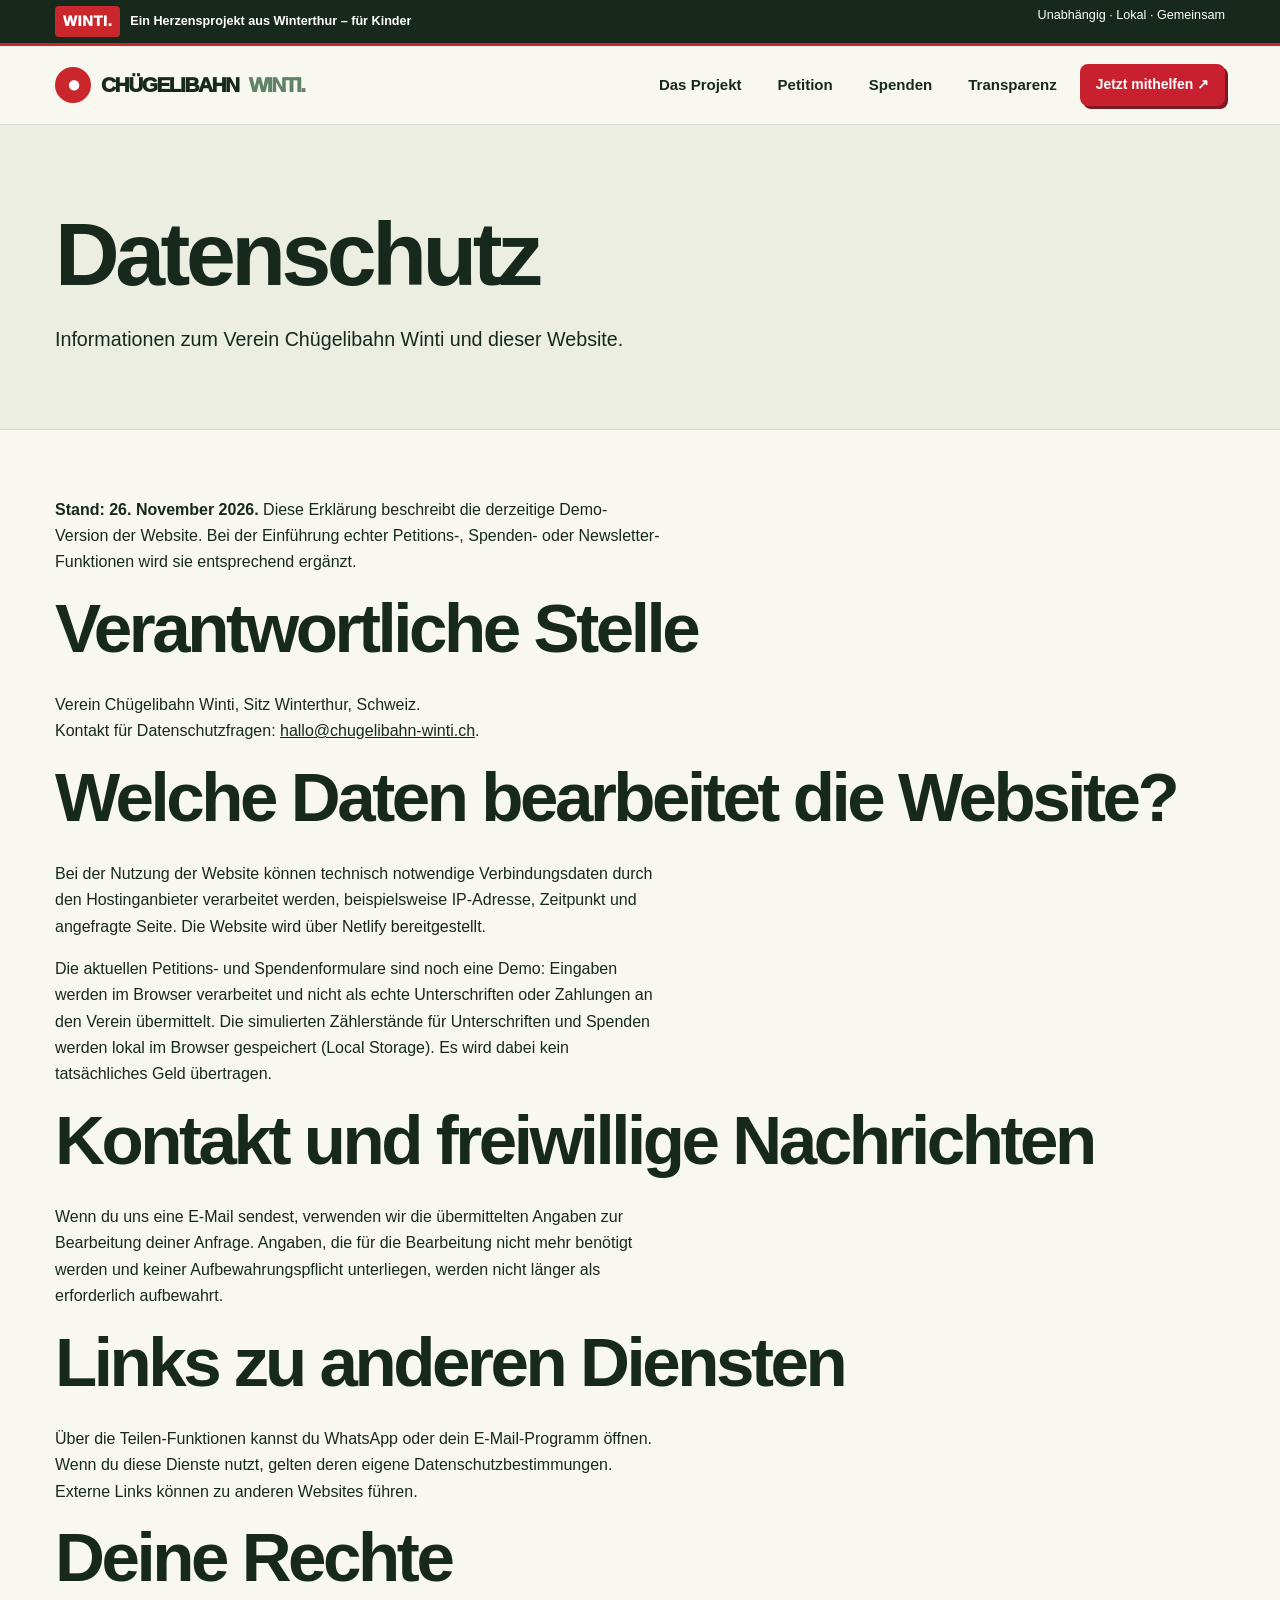
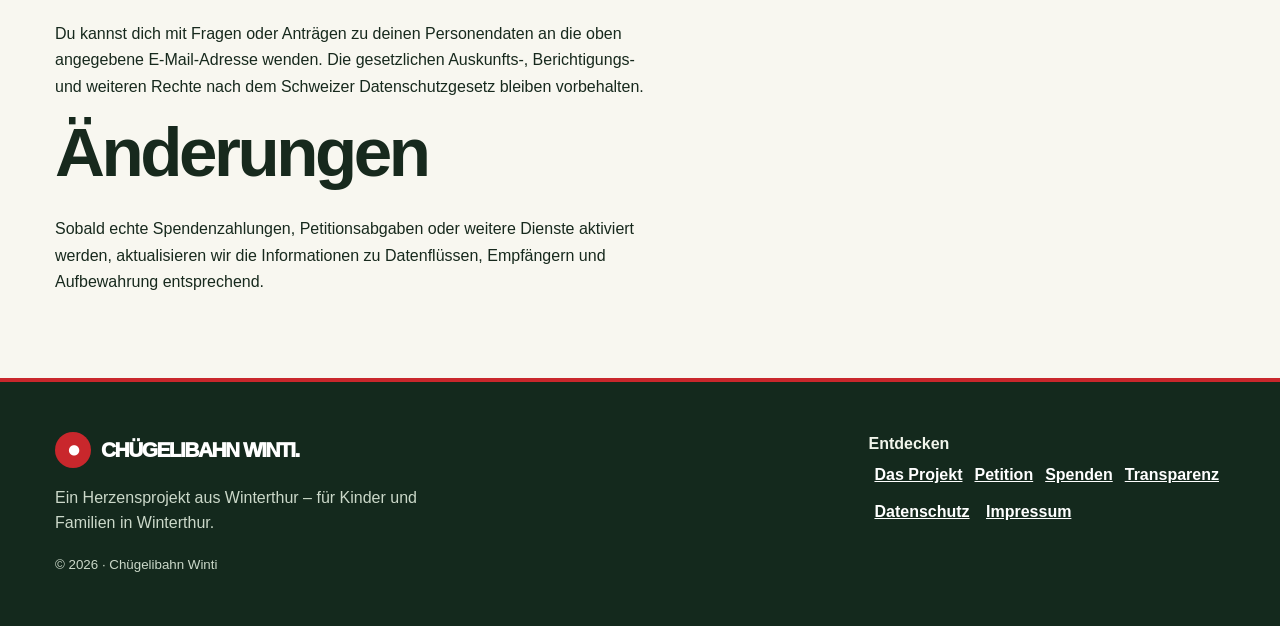
==== datenschutz.html @ a0a1ab06 "Rechtliche Infoseite: datenschutz.html" ====
<!DOCTYPE html>

<html lang="de-CH">
  <head>
    <meta charset="utf-8" />
    <meta content="width=device-width, initial-scale=1" name="viewport" />
    <meta content="#f6f5ee" name="theme-color" />
    <title>Datenschutz – Chügelibahn Winti</title>

    <link rel="stylesheet" href="styles.css" />
    <script src="script.js" defer></script>
  </head>
  <body data-page="datenschutz">
    <div class="topline">
      <div class="shell">
        <span class="topline-badge"
          ><strong class="community-wordmark">WINTI.</strong> Ein Herzensprojekt aus Winterthur –
          für Kinder</span
        ><span>Unabhängig · Lokal · Gemeinsam</span>
      </div>
    </div>
    <header class="nav">
      <div class="shell nav-inner">
        <a class="logo" href="index.html"
          ><span class="logo-mark">●</span> CHÜGELIBAHN <span class="brand-location">WINTI.</span></a
        ><button aria-controls="navlinks" aria-expanded="false" class="mobile-menu" id="menu">
          ☰ Menü
        </button>
        <nav aria-label="Hauptnavigation" class="navlinks" id="navlinks">
          <a href="index.html">Das Projekt</a
          ><a href="petition.html">Petition</a><a href="spenden.html">Spenden</a
          ><a href="transparenz.html">Transparenz</a
          ><a class="btn small main-nav-cta" href="spenden.html">Jetzt mithelfen ↗</a>
        </nav>
      </div>
    </header>
    <main>
      <section class="page legal-page">
        <div class="page-hero">
          <div class="shell">
            <h1>Datenschutz</h1>
            <p>Informationen zum Verein Chügelibahn Winti und dieser Website.</p>
          </div>
        </div>
        <section class="section">
          <div class="shell legal-content">
            <p><strong>Stand: 26. November 2026.</strong> Diese Erklärung beschreibt die derzeitige Demo-Version der Website. Bei der Einführung echter Petitions-, Spenden- oder Newsletter-Funktionen wird sie entsprechend ergänzt.</p>
            <h2>Verantwortliche Stelle</h2>
            <p>Verein Chügelibahn Winti, Sitz Winterthur, Schweiz.<br />Kontakt für Datenschutzfragen: <a href="mailto:hallo@chugelibahn-winti.ch">hallo@chugelibahn-winti.ch</a>.</p>
            <h2>Welche Daten bearbeitet die Website?</h2>
            <p>Bei der Nutzung der Website können technisch notwendige Verbindungsdaten durch den Hostinganbieter verarbeitet werden, beispielsweise IP-Adresse, Zeitpunkt und angefragte Seite. Die Website wird über Netlify bereitgestellt.</p>
            <p>Die aktuellen Petitions- und Spendenformulare sind noch eine Demo: Eingaben werden im Browser verarbeitet und nicht als echte Unterschriften oder Zahlungen an den Verein übermittelt. Die simulierten Zählerstände für Unterschriften und Spenden werden lokal im Browser gespeichert (Local Storage). Es wird dabei kein tatsächliches Geld übertragen.</p>
            <h2>Kontakt und freiwillige Nachrichten</h2>
            <p>Wenn du uns eine E-Mail sendest, verwenden wir die übermittelten Angaben zur Bearbeitung deiner Anfrage. Angaben, die für die Bearbeitung nicht mehr benötigt werden und keiner Aufbewahrungspflicht unterliegen, werden nicht länger als erforderlich aufbewahrt.</p>
            <h2>Links zu anderen Diensten</h2>
            <p>Über die Teilen-Funktionen kannst du WhatsApp oder dein E-Mail-Programm öffnen. Wenn du diese Dienste nutzt, gelten deren eigene Datenschutzbestimmungen. Externe Links können zu anderen Websites führen.</p>
            <h2>Deine Rechte</h2>
            <p>Du kannst dich mit Fragen oder Anträgen zu deinen Personendaten an die oben angegebene E-Mail-Adresse wenden. Die gesetzlichen Auskunfts-, Berichtigungs- und weiteren Rechte nach dem Schweizer Datenschutzgesetz bleiben vorbehalten.</p>
            <h2>Änderungen</h2>
            <p>Sobald echte Spendenzahlungen, Petitionsabgaben oder weitere Dienste aktiviert werden, aktualisieren wir die Informationen zu Datenflüssen, Empfängern und Aufbewahrung entsprechend.</p>
          </div>
        </section>
      </section>
    </main>
    <footer class="footer">
      <div class="shell footer-grid">
        <div>
          <a class="logo footer-logo" href="index.html"
            ><span class="logo-mark">●</span> CHÜGELIBAHN WINTI.</a
          >
          <p class="footer-description">
            Ein Herzensprojekt aus Winterthur – für Kinder und Familien in Winterthur.
          </p>
          <small class="footer-note">© 2026 · Chügelibahn Winti</small>
        </div>
        <div>
          <strong>Entdecken</strong>
          <div>
            <a href="index.html">Das Projekt</a><a href="petition.html">Petition</a
            ><a href="spenden.html">Spenden</a><a href="transparenz.html">Transparenz</a>
          </div>
          <div class="footer-legal">
            <a href="datenschutz.html">Datenschutz</a>
            <a href="impressum.html">Impressum</a>
          </div>
        </div>
      </div>
    </footer>
    <div class="sticky-cta">
      <a class="btn light" href="petition.html">Petition ✍️</a
      ><a class="btn" href="spenden.html">Spenden 💚</a>
    </div>
    <div aria-live="polite" class="toast" id="toast" role="status"></div>
  </body>
</html>
---- styles.css ----
/* Shared site styles. Responsive rules follow the components they adjust. */

:root {
  --orange: #d8ae7d;
  --white: #fff;
  --max: 1170px;
  --ink: #17291d;
  --green: #24573b;
  --winti-red: #c9272c;
  --editorial-accent: #77945c;
  --paper: #f8f7f0;
  --cream: #eceee2;
  --lime: #d9e5b6;
  --border: #c3d0bf;
  --muted: #526451;
}
* {
  box-sizing: border-box;
}
html {
  scroll-behavior: smooth;
}
body {
  margin: 0;
  background: var(--paper);
  color: var(--ink);
  font-family: Arial, Helvetica, sans-serif;
  line-height: 1.55;
}
button,
input {
  font: inherit;
}
button {
  cursor: pointer;
}
a {
  color: inherit;
}
button:focus-visible,
a:focus-visible,
input:focus-visible,
summary:focus-visible {
  outline: 3px solid #ff8b39;
  outline-offset: 3px;
}
h1,
h2,
h3,
p {
  margin-top: 0;
}
h1,
h2,
h3 {
  line-height: 1.06;
  letter-spacing: -0.05em;
}
h1 {
  font-size: clamp(3.1rem, 8.3vw, 7.4rem);
}
h2 {
  font-size: clamp(2.2rem, 5.4vw, 4.7rem);
}
h3 {
  font-size: clamp(1.25rem, 2.4vw, 2rem);
}
p {
  max-width: 68ch;
}
.shell {
  margin: auto;
}
.topline {
  background: var(--ink);
  color: #fff;
  font-size: 0.79rem;
  padding: 6px 0;
}
.topline .shell {
  display: flex;
  justify-content: space-between;
  gap: 12px;
}
.nav {
  position: sticky;
  top: 0;
  z-index: 25;
  background: rgba(248, 247, 240, 0.96);
  backdrop-filter: blur(12px);
  border-bottom: 1px solid #d5dccf;
}
.nav-inner {
  min-height: 78px;
  display: flex;
  justify-content: space-between;
  gap: 12px;
}
.nav-inner,
.logo {
  align-items: center;
}
.logo {
  display: inline-flex;
  gap: 10px;
  font-size: 1.3rem;
  font-weight: 950;
  letter-spacing: -0.07em;
  text-decoration: none;
}
.logo-mark {
  display: grid;
  place-items: center;
  width: 36px;
  height: 36px;
  border-radius: 50%;
  font-size: 22px;
}
.navlinks {
  display: flex;
  align-items: center;
  gap: 10px;
}
.navlinks a {
  border: 0;
  background: transparent;
  padding: 12px 13px;
  color: var(--ink);
  font-weight: 800;
  font-size: 0.94rem;
  border-radius: 8px;
}
.navlinks a:hover,
.navlinks a.active {
  background: var(--cream);
}
.btn {
  border: 2px solid var(--ink);
  color: var(--ink);
  font-weight: 900;
  padding: 14px 22px;
  border-radius: 9px;
  transition:
    transform 0.15s,
    box-shadow 0.15s;
  text-decoration: none;
  display: inline-flex;
  align-items: center;
  justify-content: center;
  gap: 8px;
}
.btn,
.btn:hover {
  box-shadow: 2px 2px 0 var(--ink);
}
.btn:hover {
  transform: translate(2px, 2px);
}
.btn.dark {
  color: #fff;
  box-shadow: 4px 4px 0 #7b9c77;
}
.btn.light {
  background: #fff;
}
.btn.small {
  padding: 10px 16px;
  font-size: 0.87rem;
}
.btn.full {
  width: 100%;
}
.btn:disabled {
  opacity: 0.55;
  cursor: not-allowed;
}
.tag {
  display: inline-flex;
  padding: 7px 11px;
  border-radius: 4px;
  background: var(--lime);
  font-size: 0.74rem;
  font-weight: 950;
  letter-spacing: 0.07em;
  text-transform: uppercase;
}
.page {
  display: block;
  animation: appear 0.22s ease;
}
@keyframes appear {
  from {
    opacity: 0.6;
    transform: translateY(6px);
  }
  to {
    opacity: 1;
    transform: translateY(0);
  }
}
.hero {
  padding: 58px 0 86px;
  overflow: hidden;
}
.hero-grid {
  display: grid;
  grid-template-columns: 1.02fr 0.98fr;
  gap: 4%;
}
.hero h1 {
  margin: 22px 0 22px;
}
.hero h1 span {
  color: var(--green);
}
.hero p {
  font-size: 1.22rem;
}
.scene {
  position: relative;
  border: 2px solid var(--ink);
  border-radius: 22px;
  background: #dfeadb;
  box-shadow: 5px 5px 0 #c2ceb3;
  overflow: hidden;
}
.section {
  padding: 90px 0;
}
.section.dark {
  background: var(--ink);
  color: #fff;
}
.section-head {
  display: flex;
  justify-content: space-between;
}
.section-head p {
  max-width: 380px;
}
.cards {
  display: grid;
  grid-template-columns: repeat(3, 1fr);
}
.card {
  border: 1.5px solid var(--ink);
  padding: 27px;
  background: #fff;
  border-radius: 13px;
}
.card .num {
  font-size: 3rem;
  font-weight: 950;
  color: var(--green);
  letter-spacing: -0.07em;
}
.card h3 {
  margin: 8px 0 11px;
}
.card p {
  color: var(--muted);
}
.split {
  display: grid;
  grid-template-columns: 1fr 1fr;
}
.milestone {
  display: grid;
  grid-template-columns: 135px 1fr;
  gap: 28px;
  padding: 22px 0;
  border-top: 1px solid #c9d2c3;
}
.milestone strong {
  font-size: 1.6rem;
  letter-spacing: -0.06em;
}
.milestone p {
  margin: 5px 0 0;
}
.progress-wrap {
  border: 2px solid var(--ink);
  background: #fff;
  padding: 28px;
  border-radius: 13px;
  box-shadow: 7px 7px 0 var(--lime);
}
.progress-head {
  display: flex;
  justify-content: space-between;
  align-items: center;
  gap: 10px;
}
.progress-head strong {
  font-size: clamp(2rem, 4vw, 3.8rem);
  letter-spacing: -0.07em;
  line-height: 1;
}
.progress {
  height: 19px;
  background: #dbe3d5;
  border: 1px solid var(--ink);
  border-radius: 20px;
  overflow: hidden;
  margin: 20px 0 10px;
}
.progress > span {
  display: block;
  height: 100%;
  width: 0;
  background: #62a85f;
  transition: width 0.4s;
}
.notice {
  font-size: 0.9rem;
}
.eyebrow {
  font-weight: 950;
  font-size: 0.76rem;
  letter-spacing: 0.11em;
  text-transform: uppercase;
  color: var(--green);
  margin-bottom: 16px;
}
.dark .eyebrow {
  color: var(--lime);
}
.page-hero {
  padding: 70px 0 55px;
  background: var(--cream);
  border-bottom: 1px solid #d3dbc9;
}
.page-hero h1 {
  font-size: clamp(3rem, 7vw, 6.2rem);
  max-width: 1000px;
  margin: 12px 0 22px;
}
.page-hero p {
  font-size: 1.23rem;
}
.form-card {
  background: #fff;
  border: 2px solid var(--ink);
  padding: 30px;
  border-radius: 14px;
  box-shadow: 3px 3px 0 #b5c9ab;
}
.form-card h3 {
  margin-bottom: 20px;
}
.field {
  margin: 0 0 15px;
}
.field label {
  display: block;
  font-weight: 800;
  margin-bottom: 6px;
}
.field input {
  width: 100%;
  padding: 13px 14px;
  border-radius: 7px;
  border: 1.5px solid #90a38c;
  background: #fff;
  color: var(--ink);
}
.two-fields {
  display: grid;
  grid-template-columns: 1fr 1fr;
  gap: 12px;
}
.checkline {
  display: flex;
  gap: 10px;
  align-items: flex-start;
  font-size: 0.91rem;
  margin: 15px 0;
}
.checkline input {
  width: 17px;
  height: 17px;
  flex: none;
  margin-top: 4px;
}
.checkline label {
  cursor: pointer;
}
.muted,
.smallprint {
  color: var(--muted);
}
.smallprint {
  font-size: 0.79rem;
}
.quote {
  font-size: clamp(1.5rem, 2.6vw, 2.5rem);
  line-height: 1.25;
  font-weight: 900;
  letter-spacing: -0.04em;
}
.result {
  display: none;
  background: #e4f5c1;
  border: 2px solid var(--ink);
  padding: 20px;
  border-radius: 10px;
  margin-top: 18px;
}
.result.visible {
  display: block;
}
.chip-row {
  display: flex;
  gap: 10px;
  flex-wrap: wrap;
}
.chip {
  padding: 13px 19px;
  border: 2px solid #9cac98;
  border-radius: 8px;
  background: #fff;
  font-weight: 900;
}
.chip.selected {
  box-shadow: 3px 3px 0 var(--ink);
}
.metric-grid {
  display: grid;
  grid-template-columns: repeat(3, 1fr);
  gap: 15px;
}
.metric {
  padding: 22px;
  border: 1.5px solid var(--ink);
  background: #fff;
  border-radius: 11px;
}
.metric strong {
  display: block;
  font-size: 2rem;
  letter-spacing: -0.06em;
}
.metric small {
  color: var(--muted);
}
table {
  width: 100%;
  border-collapse: collapse;
}
th,
td {
  padding: 14px 12px;
  text-align: left;
  border-bottom: 1px solid #cbd6c7;
}
th {
  background: #e4ecdc;
  font-size: 0.85rem;
}
td:last-child,
th:last-child {
  text-align: right;
  font-variant-numeric: tabular-nums;
}
.faq details {
  border: 2px solid var(--ink);
  margin: 11px 0;
  background: #fff;
  box-shadow: 4px 4px 0 #bddd9d;
  border-radius: 5px;
}
.faq summary {
  list-style: none;
  cursor: pointer;
  font-weight: 900;
  padding: 18px 55px 18px 19px;
  position: relative;
  font-size: 1.04rem;
}
.faq summary::-webkit-details-marker {
  display: none;
}
.faq summary:after {
  content: "+";
  position: absolute;
  right: 19px;
  top: 9px;
  font-size: 2rem;
}
.faq details[open] summary:after {
  content: "−";
}
.faq details p {
  padding: 0 19px 18px;
  margin: 0;
  color: var(--muted);
}
.social {
  display: flex;
  flex-wrap: wrap;
  gap: 12px;
}
.social button {
  border: 2px solid var(--ink);
  background: #fff;
  padding: 12px 17px;
  border-radius: 5px;
  font-weight: 850;
}
.footer {
  background: #14291d;
  color: #f1f5eb;
  padding: 50px 0;
}
.footer-grid {
  display: flex;
  justify-content: space-between;
  gap: 30px;
  flex-wrap: wrap;
}
.footer a:not(.logo) {
  color: #fff;
  background: transparent;
  border: 0;
  text-decoration: underline;
  padding: 6px;
  font-weight: 700;
}
.toast {
  position: fixed;
  right: 20px;
  bottom: 20px;
  z-index: 50;
  padding: 15px 20px;
  border-radius: 10px;
  background: var(--ink);
  color: #fff;
  box-shadow: 0 8px 40px #0003;
  max-width: 370px;
  display: none;
}
.toast.show {
  display: block;
}
.demo-pill {
  display: inline-block;
  background: #fcdfb2;
  color: #4b330c;
  padding: 6px 10px;
  border-radius: 5px;
  font-size: 0.74rem;
  font-weight: 850;
}
.mobile-menu {
  display: none;
}
.donation-summary {
  background: #eef3e6;
  border-radius: 10px;
  padding: 18px;
  margin: 20px 0;
}
.donation-summary strong {
  font-size: 2rem;
}
.sticky-cta {
  display: none;
}
@media (max-width: 880px) {
  .navlinks {
    gap: 2px;
  }
  .navlinks a {
    padding: 10px 7px;
    font-size: 0.82rem;
  }
  .hero-grid {
    gap: 36px;
  }
  .hero-grid,
  .split {
    grid-template-columns: 1fr;
  }
  .hero {
    padding: 40px 0 60px;
  }
  .hero .scene {
    max-width: 680px;
  }
  .section {
    padding: 65px 0;
  }
  .cards {
    grid-template-columns: 1fr 1fr;
  }
  .section-head {
    flex-direction: column;
  }
  .metric-grid {
    grid-template-columns: 1fr 1fr;
  }
}
@media (max-width: 600px) {
  .topline {
    font-size: 0.69rem;
  }
  .nav-inner {
    min-height: 67px;
    flex-wrap: wrap;
  }
  .logo {
    font-size: 1.07rem;
  }
  .logo-mark {
    width: 30px;
    height: 30px;
    font-size: 19px;
  }
  .mobile-menu {
    display: block;
    border: 1.5px solid var(--ink);
    background: transparent;
    padding: 8px 12px;
    border-radius: 6px;
    font-weight: 800;
  }
  .navlinks {
    display: none;
    flex-basis: 100%;
    flex-direction: column;
    align-items: stretch;
    padding-bottom: 15px;
  }
  .navlinks.open {
    display: flex;
  }
  .navlinks a {
    text-align: left;
    padding: 13px;
  }
  .navlinks .btn {
    display: none;
  }
  .hero h1 {
    font-size: clamp(3rem, 13vw, 5.3rem);
  }
  .hero p {
    font-size: 1.06rem;
  }
  .cards,
  .metric-grid,
  .two-fields {
    grid-template-columns: 1fr;
  }
  .form-card {
    padding: 20px;
  }
  .section {
    padding: 53px 0;
  }
  .page-hero {
    padding: 55px 0 40px;
  }
  .page-hero h1 {
    font-size: 3.1rem;
  }
  .milestone {
    grid-template-columns: 90px 1fr;
    gap: 13px;
  }
  .milestone strong {
    font-size: 1.2rem;
  }
  .progress-wrap {
    padding: 20px;
  }
  .sticky-cta {
    display: flex;
    position: fixed;
    bottom: 0;
    left: 0;
    right: 0;
    background: #f8f7f0ee;
    backdrop-filter: blur(10px);
    padding: 10px 16px;
    gap: 8px;
    border-top: 1px solid #cbd5c6;
    z-index: 20;
  }
  .sticky-cta .btn {
    flex: 1;
    font-size: 0.82rem;
    padding: 10px 8px;
  }
  .footer {
    padding-bottom: 95px;
  }
}

.scene {
  min-height: 500px;
}
.scene > img {
  width: 100%;
  height: 500px;
  object-fit: cover;
  display: block;
}
.photo-grid {
  display: grid;
  grid-template-columns: repeat(2, minmax(0, 1fr));
  gap: 18px;
}
.photo-grid figure {
  margin: 0;
  background: #fff;
  border: 1px solid #cbd6c7;
  border-radius: 14px;
  overflow: hidden;
}
.photo-grid figure.wide {
  grid-column: span 2;
}
.photo-grid img {
  width: 100%;
  height: 270px;
  object-fit: cover;
  display: block;
}
.photo-grid .wide img {
  height: 420px;
}
.photo-grid figcaption {
  padding: 13px 18px;
  color: #435545;
  font-size: 0.9rem;
}
.roadmap {
  display: grid;
  grid-template-columns: repeat(4, 1fr);
  gap: 16px;
}
.roadmap > div {
  background: white;
  padding: 22px;
  border: 1.5px solid #a7b8a3;
  border-radius: 10px;
}
.roadmap strong {
  color: var(--green);
}
.roadmap p {
  margin: 12px 0 0;
}
.photo-section {
  background: #f4f6ee;
}
@media (max-width: 800px) {
  .roadmap {
    grid-template-columns: 1fr 1fr;
  }
}
@media (max-width: 600px) {
  .scene,
  .scene > img {
    min-height: 280px;
    height: 300px;
  }
  .photo-grid {
    grid-template-columns: 1fr;
  }
  .photo-grid figure.wide {
    grid-column: span 1;
  }
  .photo-grid img,
  .photo-grid .wide img {
    height: 260px;
  }
  .roadmap {
    grid-template-columns: 1fr;
  }
}
.hero {
  background: #f7f7f0;
}
.hero-grid {
  align-items: center;
}
.hero .scene {
  border-radius: 18px;
  overflow: hidden;
  box-shadow: 0 20px 44px #183c281c;
}
.hero .scene img {
  height: 510px;
  object-fit: cover;
  object-position: 50% 50%;
}
.editorial-grid {
  display: grid;
  grid-template-columns: 1.25fr 0.75fr;
}
.editorial-grid img {
  width: 100%;
  height: 390px;
  object-fit: cover;
  border-radius: 16px;
}
.editorial-grid h2 {
  font-size: clamp(32px, 4vw, 49px);
}
.visual-break {
  background: #f9f7ee;
}
.page-hero {
  position: relative;
}
.benefit-image figcaption {
  font-size: 0.83rem;
  opacity: 0.72;
  display: block;
  margin-top: 7px;
}
.benefit-image {
  margin: 36px 0 0;
}
.benefit-image img {
  width: 100%;
  max-height: 400px;
  object-fit: cover;
  border-radius: 12px;
}
.reward-note {
  background: #edf5df;
  border: 1px solid #b6caa5;
  border-radius: 8px;
  margin-top: 15px;
  padding: 13px;
  font-size: 0.98rem;
  color: #24442f;
}
.status-grid {
  display: grid;
  grid-template-columns: repeat(3, 1fr);
  gap: 15px;
}
.status-grid > div {
  padding: 24px;
  border: 1px solid #cad5c5;
  border-radius: 12px;
  background: white;
}
.status-grid p {
  margin: 10px 0 0;
}
.status-dot {
  width: 11px;
  height: 11px;
  border-radius: 50%;
  background: #457b4d;
  display: inline-block;
  margin-right: 8px;
}
.status-dot.pending {
  background: #c99c44;
}
.voluntary {
  margin-bottom: 28px;
  padding: 18px 24px;
  background: #eaf2df;
  border-radius: 12px;
}
.voluntary h3 {
  margin: 5px 0;
}
.voluntary p {
  margin-bottom: 0;
}
@media (max-width: 800px) {
  .editorial-grid,
  .status-grid {
    grid-template-columns: 1fr;
  }
  .editorial-grid img {
    height: 290px;
  }
  .hero .scene img {
    height: 320px;
  }
}
.person-card {
  background: white;
  border: 1.5px solid #c2d0bf;
  border-radius: 15px;
  padding: 25px;
  gap: 14px;
}
.person-card h3 {
  margin: 8px 0 14px;
  font-size: 1.5rem;
}
.person-card p {
  margin: 0 0 14px;
}
.petition-hero-grid {
  display: grid;
  grid-template-columns: 1fr 1fr;
  gap: 55px;
  align-items: center;
}
.petition-head .petition-hero-grid h1 {
  font-size: clamp(3rem, 5.5vw, 5rem);
  line-height: 1.05;
}
.petition-head .btn {
  margin: 22px 0 0;
}
.petition-head {
  padding: 55px 0;
}
.donation-head {
  padding: 55px 0 40px;
}
.donation-hero-detail {
  display: flex;
  align-items: center;
  gap: 20px;
  margin-top: 35px;
  max-width: 950px;
  padding: 14px;
  background: #eef3e6;
  border-radius: 14px;
}
.donation-hero-detail img {
  width: 215px;
  height: 115px;
  object-fit: cover;
  border-radius: 9px;
}
.donation-hero-detail p {
  font-size: 1rem;
  margin: 0;
}
.inline-image {
  margin-top: 32px;
  display: flex;
  align-items: center;
  gap: 30px;
}
.inline-image img {
  width: 43%;
  max-height: 270px;
  object-fit: cover;
  border-radius: 14px;
}
.inline-image > div {
  max-width: 530px;
}
@media (max-width: 980px) {
  .petition-hero-grid {
    gap: 25px;
  }
}
@media (max-width: 700px) {
  .petition-hero-grid {
    grid-template-columns: 1fr;
  }
  .donation-hero-detail,
  .inline-image {
    flex-direction: column;
    align-items: stretch;
  }
  .donation-hero-detail img,
  .inline-image img {
    width: 100%;
  }
}
.person-photo {
  width: 100%;
  height: 172px;
  object-fit: cover;
  object-position: center;
  border-radius: 10px;
  display: block;
  margin-bottom: 16px;
}
.person-card .eyebrow {
  display: block;
  margin-top: 4px;
}
@media (max-width: 700px) {
  .person-photo {
    height: 220px;
  }
}
.hero .tag {
  border-left: 4px solid var(--winti-red);
}
.support-card {
  position: relative;
  overflow: hidden;
  transition:
    transform 0.18s ease,
    box-shadow 0.18s ease;
}
.support-card:hover {
  transform: translateY(-3px);
  box-shadow: 0 9px 22px rgba(18, 46, 24, 0.09);
}
.support-card:before {
  content: "";
  height: 4px;
  position: absolute;
  top: 0;
  left: 0;
  right: 0;
  opacity: 0.85;
}
.support-line {
  border-left: 3px solid var(--winti-red);
  padding-left: 13px;
  margin-top: auto;
  font-size: 0.92rem;
  font-weight: 700;
  color: var(--green);
}
.support-description {
  flex-grow: 1;
}
.navlinks .main-nav-cta {
  background: #c9202f !important;
  color: #fff !important;
  border-color: #9f1724 !important;
  box-shadow: 3px 3px 0 #7e1823 !important;
}
.navlinks .main-nav-cta:hover,
.navlinks .main-nav-cta:focus-visible {
  background: #aa1827 !important;
  color: #fff !important;
}
.poster-winti {
  background: #c9202f !important;
  color: #fff !important;
  border-radius: 4px !important;
  font-weight: 900 !important;
  letter-spacing: 0.055em;
}
.chip.selected {
  background: var(--lime) !important;
  border-color: var(--ink) !important;
}
#start .hero-grid {
  grid-template-columns: 1fr 1.05fr;
  gap: 36px;
  align-items: center;
}
#start .hero {
  padding: 20px 0 12px;
}
#start .hero-grid > div:first-child > p {
  font-size: clamp(1.07rem, 1.8vw, 1.35rem);
  max-width: 510px;
  line-height: 1.65;
}
#petition .petition-head,
#spenden .donation-head {
  padding: 36px 0 38px;
}
#petition .petition-hero-grid {
  display: grid;
  grid-template-columns: minmax(0, 0.88fr) minmax(320px, 1.12fr);
  gap: 36px;
  align-items: start;
}
#petition .petition-head h1 {
  font-size: clamp(2.6rem, 5.3vw, 5.2rem);
  letter-spacing: -0.045em;
  margin: 15px 0 18px;
}
#petition .petition-head p {
  font-size: 1.1rem;
  line-height: 1.58;
  max-width: 51ch;
}
#petition .form-card,
#spenden .form-card {
  background: #fff;
  padding: 24px;
  border: 2px solid var(--ink);
  border-radius: 14px;
  box-shadow: 7px 7px 0 var(--lime);
}
#petition .form-card h3,
#spenden .form-card h3 {
  margin: 14px 0 15px;
  font-size: 1.55rem;
}
#petition .petition-info-grid {
  display: block;
  max-width: 950px;
}
#petition .petition-info-grid > div:first-child {
  max-width: 850px;
}
#petition .petition-info-grid .quote {
  margin-top: 24px;
}
#petition .section {
  padding-top: 48px;
}
#spenden .donation-landing-grid {
  display: grid;
  grid-template-columns: minmax(0, 0.86fr) minmax(340px, 1.14fr);
  gap: 36px;
  align-items: start;
}
#spenden .donation-head h1 {
  font-size: clamp(2.6rem, 5.3vw, 5.3rem);
  letter-spacing: -0.045em;
  margin: 17px 0 21px;
}
#spenden .donation-head .donation-landing-copy > p {
  font-size: 1.13rem;
  max-width: 49ch;
  line-height: 1.6;
}
#spenden .donation-goal-pill {
  display: inline-flex;
  flex-direction: column;
  gap: 0;
  background: var(--lime);
  border: 2px solid var(--ink);
  border-radius: 10px;
  padding: 13px 20px;
  margin-top: 18px;
}
#spenden .donation-goal-pill span {
  font-size: 0.85rem;
  font-weight: 800;
}
#spenden .donation-goal-pill strong {
  font-size: 2.1rem;
  line-height: 1.2;
}
#spenden .donation-details-grid {
  max-width: 980px;
}
#spenden .donation-details-grid .donation-hero-detail {
  margin-top: 30px;
}
@media (max-width: 850px) {
  #start .hero-grid,
  #petition .petition-hero-grid,
  #spenden .donation-landing-grid {
    grid-template-columns: 1fr !important;
    gap: 24px;
  }
  #start .hero-grid .scene {
    order: -1;
    min-height: 265px;
  }
  #start .hero {
    padding: 0 0 20px;
  }
  #petition .petition-head,
  #spenden .donation-head {
    padding: 23px 0 25px;
  }
  #petition .petition-head h1,
  #spenden .donation-head h1 {
    font-size: clamp(2.35rem, 9vw, 3.7rem);
  }
  #petition .form-card,
  #spenden .form-card {
    padding: 20px 16px;
    box-shadow: 4px 4px 0 var(--lime);
  }
  #petition .petition-head p,
  #spenden .donation-head .donation-landing-copy > p {
    font-size: 1rem;
  }
}
.cw-photo-credit {
  display: block;
  margin-top: 4px;
  font-size: 0.82em;
  color: #687267;
}
.support-card .photo-credit {
  margin: -7px 0 0;
  font-size: 0.78rem;
  line-height: 1.3;
  color: #526253;
}
.idea-head {
  display: grid !important;
  grid-template-columns: 1fr 1fr;
  gap: clamp(28px, 5vw, 80px);
  align-items: center !important;
}
.idea-head .idea-intro {
  width: 100%;
  font-size: clamp(1rem, 1.25vw, 1.15rem);
}
.editorial-grid,
.split {
  align-items: center !important;
}
.editorial-grid > div,
.split > div {
  min-width: 0;
}
.visual-break .editorial-grid {
  display: grid;
  grid-template-columns: 1fr 1fr;
  gap: clamp(25px, 4vw, 65px);
  align-items: center;
}
.visual-break .editorial-grid img {
  width: 100%;
  height: auto;
  max-height: 340px;
  object-fit: cover;
  border-radius: 15px;
}
@media (max-width: 760px) {
  .idea-head,
  .visual-break .editorial-grid {
    grid-template-columns: 1fr !important;
  }
  .visual-break .editorial-grid {
    gap: 24px;
  }
  .editorial-grid,
  .split {
    align-items: stretch !important;
  }
}

.topline-badge {
  font-weight: 800;
}
.story-copy {
  max-width: 980px;
}
.story-copy .story-text {
  max-width: 880px;
}
.story-copy p {
  font-size: 1.08rem;
}
.story-copy .notice {
  max-width: 760px;
}
.rolling-timeline {
  position: relative;
  padding-top: 42px;
}
.rolling-track {
  position: absolute;
  left: 20px;
  right: 20px;
  top: 18px;
  height: 4px;
  border-radius: 999px;
}
.rolling-ball {
  position: absolute;
  width: 28px;
  height: 28px;
  border-radius: 50%;
  box-shadow:
    inset -4px -4px 0 rgba(0, 0, 0, 0.18),
    0 2px 8px rgba(0, 0, 0, 0.12);
}
.rolling-timeline .roadmap {
  position: relative;
  z-index: 1;
}
.support-grid {
  display: grid;
  grid-template-columns: repeat(3, 1fr);
}
.support-card {
  background: #fff;
  border: 1.5px solid #c2d0bf;
  border-radius: 15px;
  padding: 22px;
  gap: 14px;
}
.support-photo {
  width: 100%;
  height: 185px;
  border-radius: 12px;
  display: block;
  background: #eef2eb;
}
.support-role {
  font-size: 0.8rem;
  font-weight: 900;
  letter-spacing: 0.1em;
  text-transform: uppercase;
  color: var(--green);
}
.support-card h3 {
  margin: 0;
  font-size: 1.35rem;
}
@media (max-width: 900px) {
  .support-grid {
    grid-template-columns: 1fr 1fr;
  }
}
@media (max-width: 680px) {
  .support-grid {
    grid-template-columns: 1fr;
  }
  .rolling-ball {
    display: none;
  }
}

.video-location {
  background: #e9eee2;
}
.location-video-grid {
  display: grid;
  grid-template-columns: 0.8fr 1.2fr;
  gap: 54px;
  align-items: center;
}
.video-figure {
  margin: 0;
  min-width: 0;
}
.video-figure video {
  width: 100%;
  aspect-ratio: 16/9;
  object-fit: contain;
  background: #12271c;
  border-radius: 14px;
  display: block;
}
.video-figure figcaption {
  font-size: 0.88rem;
  color: #50604f;
  margin-top: 9px;
}
.rolling-track {
  overflow: hidden;
}
.rolling-ball {
  animation: rollalong 12s ease-in-out infinite;
  left: 20px;
  top: 6px;
}
@keyframes rollalong {
  0%,
  10% {
    left: 20px;
    transform: rotate(0);
  }
  75%,
  90% {
    left: calc(100% - 48px);
    transform: rotate(850deg);
  }
  100% {
    left: 20px;
    transform: rotate(0);
  }
}
@media (max-width: 780px) {
  .location-video-grid {
    grid-template-columns: 1fr;
    gap: 20px;
  }
  .topline .shell > span:last-child {
    display: none;
  }
}
.voluntary-section .voluntary {
  background: transparent !important;
  display: grid;
  grid-template-columns: minmax(220px, 0.8fr) minmax(280px, 1.2fr);
  gap: 48px;
  align-items: center;
  border: 0;
}
.voluntary-section .eyebrow {
  color: #d5e8b4 !important;
}
.voluntary-section h3 {
  line-height: 1.05;
  color: #fff;
  margin-top: 14px;
}
.voluntary-section p {
  color: #ecf2e7;
  font-size: 1.15rem;
}
.support-description {
  font-size: 1rem;
  line-height: 1.65;
  color: #243729;
}
.support-card img[alt="Matteo"] {
  object-fit: contain !important;
  object-position: center center !important;
  background: #f0f2eb;
}
@media (max-width: 800px) {
  .voluntary-section .voluntary {
    grid-template-columns: 1fr;
    gap: 18px;
  }
}
.voluntary-section {
  color: #fff !important;
}
.voluntary-section .voluntary {
  margin: 0 !important;
  padding: 0 !important;
  max-width: 1100px;
}
.transparency-review {
  background: #f8f8f0;
  color: #162a1f;
  padding: 78px 0;
}
.transparency-review .split {
  align-items: start !important;
}
.transparency-review .card {
  background: #fff;
  color: #172a1e;
  box-shadow: 5px 5px 0 #dce6cb;
}
.transparency-review .card h3 {
  color: #172a1e;
}
.transparency-review .card p {
  color: #4c5b4f;
}
.transparency-review .eyebrow {
  color: #326344;
}
.transparency-review h2 {
  color: #172a1e;
}
.transparency-review .notice {
  background: #edf3e5;
  color: #263e29;
}
.photo-section .section-head > p,
.team-section .section-head > p {
  max-width: 440px;
  line-height: 1.7;
}
@media (max-width: 780px) {
  .transparency-review {
    padding: 52px 0;
  }
  .transparency-review .split {
    grid-template-columns: 1fr !important;
    gap: 26px;
  }
}
.voluntary-section > .shell.voluntary {
  margin-left: auto !important;
  margin-right: auto !important;
  display: grid !important;
}
.voluntary-section .voluntary > * {
  min-width: 0;
}
.voluntary-section .voluntary h3 {
  max-width: 460px;
  overflow-wrap: normal;
}
.support-photo {
  object-fit: cover;
  object-position: center 32%;
}
.section-head > p {
  min-width: 0;
}
@media (max-width: 800px) {
  .voluntary-section .voluntary h3 {
    font-size: clamp(2.2rem, 9vw, 3.8rem) !important;
  }
}
.section-head > p.budget-intro {
  margin-left: 0;
  max-width: 440px;
  line-height: 1.72;
}
.support-card .support-line,
.support-card .smallprint {
  border-left: 3px solid var(--winti-red);
  padding-left: 14px;
}
.support-card .support-description {
  flex-grow: 1;
}
.person-extra {
  margin-top: auto !important;
  border-top: 1px solid #d8e2d2;
  padding-top: 15px;
  font-size: 0.91rem;
  line-height: 1.55;
  color: #45604b;
}
.person-card {
  align-items: stretch !important;
}
.person-card > div {
  display: flex;
  flex-direction: column;
  flex: 1;
}
@media (max-width: 700px) {
  .section-head > p.budget-intro {
    max-width: 100%;
  }
}
html,
body {
  max-width: 100%;
  overflow-x: clip;
}
.shell,
.voluntary-section > .shell.voluntary {
  width: min(1170px, calc(100% - 48px)) !important;
  max-width: 1170px !important;
  margin-inline: auto !important;
}
.section {
  padding-block: clamp(46px, 5.2vw, 76px);
}
.section-head {
  gap: clamp(22px, 4vw, 64px);
  margin-bottom: clamp(25px, 3vw, 38px);
  align-items: center;
}
.section-head > * {
  min-width: 0;
}
.section-head > p {
  margin-block: 0;
  max-width: 440px;
  line-height: 1.65;
}
.section-head h2 {
  margin-bottom: 0;
}
.split,
.editorial-grid {
  gap: clamp(24px, 4vw, 56px);
}
.split > *,
.editorial-grid > *,
.cards > *,
.support-grid > *,
.team-people > * {
  min-width: 0;
}
.section.alt {
  background: var(--cream);
}
.idea-head .idea-intro,
.photo-section .section-head > p,
.team-section .section-head > p,
.section-head .budget-intro,
.section-head > p.budget-intro,
.section-head > p:not(.smallprint) {
  border-left: 4px solid var(--editorial-accent) !important;
  padding-left: 18px !important;
}
.idea-head .idea-intro {
  justify-self: end !important;
  margin: 0 !important;
  max-width: 445px !important;
  line-height: 1.7;
}
.notice {
  border-left: 4px solid var(--editorial-accent) !important;
  background: #eef3e5 !important;
  color: #324e33 !important;
  padding: 15px 20px !important;
  margin: 16px 0 !important;
  border-radius: 0 6px 6px 0;
  max-width: 100%;
  line-height: 1.6;
}
.support-grid {
  align-items: stretch;
}
.support-card,
.person-card {
  display: flex !important;
  flex-direction: column !important;
  height: 100%;
  border-color: var(--border);
}
.support-card .support-description {
  flex: 1 1 auto;
}
.support-card .support-line {
  color: #35583d !important;
  font-size: 0.9rem !important;
  line-height: 1.55 !important;
  font-weight: 650 !important;
}
.support-card .smallprint {
  margin-top: auto !important;
  border: 0 !important;
  border-top: 1px solid #d5dfd1 !important;
  padding: 14px 0 0 15px !important;
  position: relative;
}
.support-card .smallprint,
.person-card .person-extra {
  color: #35583d !important;
  font-size: 0.9rem !important;
  line-height: 1.55 !important;
  font-weight: 650 !important;
}
.person-card .person-extra {
  border: 0 !important;
}
.support-card .smallprint:before {
  content: "";
  position: absolute;
  left: 0;
  top: 14px;
  bottom: 0;
  width: 3px;
  background: var(--winti-red);
}
.support-card:before {
  background: var(--winti-red) !important;
}
.support-card .support-role {
  color: var(--green);
}
.logo-mark {
  background: var(--winti-red) !important;
  color: white !important;
}
.topline {
  border-bottom: 3px solid var(--winti-red);
}
.btn,
.chip.selected {
  background: var(--lime);
}
.btn.dark {
  background: var(--ink);
}
.social button {
  box-shadow: 2px 2px 0 #9cba8c;
}
.rolling-track {
  background: #cfd9c5 !important;
}
.rolling-ball {
  background: #986f40;
}
.footer {
  border-top: 4px solid var(--winti-red);
}
.section h2 {
  margin-top: 0;
  margin-bottom: clamp(18px, 2.1vw, 28px);
}
.section h3 {
  letter-spacing: -0.035em;
}
.section p {
  line-height: 1.65;
}
.card,
.support-card,
.person-card {
  box-shadow: none;
}
.cards,
.support-grid {
  gap: clamp(14px, 1.6vw, 22px);
}
.voluntary-section {
  padding: clamp(45px, 5vw, 64px) 0 !important;
  background: #173324 !important;
}
.voluntary-section > .shell.voluntary {
  padding: 0 !important;
  gap: clamp(24px, 4vw, 56px) !important;
  grid-template-columns: minmax(0, 0.85fr) minmax(0, 1.15fr) !important;
  align-items: center !important;
}
.voluntary-section h3 {
  margin: 9px 0 0 !important;
  font-size: clamp(2.1rem, 4vw, 3.9rem) !important;
}
.voluntary-section p {
  margin: 0 !important;
  max-width: 660px;
  line-height: 1.7;
}
.transparency-review {
  padding-block: clamp(48px, 5vw, 72px) !important;
}
.chip {
  border-color: #9cae98;
}
.chip.selected {
  border-color: var(--ink);
}
@media (max-width: 900px) {
  .section {
    padding-block: 54px;
  }
  .section-head {
    align-items: start;
  }
  .idea-head {
    gap: 22px;
  }
  .voluntary-section > .shell.voluntary {
    grid-template-columns: 1fr !important;
    gap: 18px !important;
  }
}
@media (max-width: 760px) {
  .shell,
  .voluntary-section > .shell.voluntary {
    width: calc(100% - 32px) !important;
  }
  .section {
    padding-block: 44px;
  }
  .section-head,
  .idea-head {
    display: flex !important;
    flex-direction: column;
    align-items: stretch !important;
    gap: 18px;
  }
  .idea-head .idea-intro {
    max-width: 100% !important;
    justify-self: start !important;
  }
  .split,
  .editorial-grid {
    gap: 25px;
  }
  .voluntary-section {
    padding: 42px 0 !important;
  }
  .section-head > p {
    max-width: 100%;
  }
  .notice {
    padding: 12px 15px !important;
  }
}
@media (prefers-reduced-motion: reduce) {
  .rolling-ball,
  .page {
    animation: none !important;
  }
  html {
    scroll-behavior: auto;
  }
}
.topline-badge {
  display: inline-flex;
  align-items: center;
  gap: 10px;
  flex-wrap: wrap;
}
.community-wordmark {
  color: #fff;
  background: #c9272c;
  padding: 4px 8px;
  border-radius: 4px;
  font-weight: 950;
  letter-spacing: 0.04em;
  font-size: 0.92rem;
}
.team-people {
  display: grid;
  grid-template-columns: repeat(3, minmax(0, 1fr));
  align-items: stretch;
  gap: 20px;
}
.person-card {
  overflow: hidden;
  min-width: 0;
  display: flex;
  flex-direction: column;
}
.person-card > div:not(.person-placeholder) {
  display: flex;
  flex-direction: column;
  flex: 1;
  min-width: 0;
}
.person-card .person-extra {
  margin-top: auto !important;
  position: relative;
  border-top: 1px solid #d5dfd1 !important;
  border-left: 0 !important;
  padding: 15px 0 0 15px !important;
  color: #35583d;
  font-size: 0.91rem;
  font-weight: 650;
  line-height: 1.55;
}
.person-card .person-extra:before {
  content: "";
  position: absolute;
  left: 0;
  top: 15px;
  bottom: 0;
  width: 3px;
  background: #c9272c;
}
.person-placeholder {
  width: 100%;
  height: 172px;
  display: flex;
  align-items: center;
  justify-content: center;
  background: #edf2e9;
  color: #24573b;
  font-size: 4rem;
  font-weight: 850;
  letter-spacing: -0.08em;
  border-radius: 12px;
  margin: 0 0 20px;
}
.support-card .support-line {
  position: relative;
  border: 0 !important;
  border-top: 1px solid #d5dfd1 !important;
  padding: 14px 0 0 15px !important;
  margin-top: auto !important;
  color: #35583d;
  font-weight: 650;
}
.support-card .support-line:before {
  content: "";
  position: absolute;
  left: 0;
  top: 14px;
  bottom: 0;
  width: 3px;
  background: #c9272c;
}
@media (max-width: 880px) {
  .team-people {
    grid-template-columns: 1fr 1fr;
  }
}
@media (max-width: 600px) {
  .team-people {
    grid-template-columns: 1fr;
  }
  .person-placeholder {
    height: 180px;
  }
}
#transparenz .support-card {
  position: relative;
}
#transparenz .draft-notice {
  background: #fff5de;
  border: 1px solid #ddc38a;
  border-radius: 7px;
  color: #634c22;
  font-size: 12px;
  line-height: 1.45;
  padding: 9px 10px;
  margin: 0 0 14px;
  font-weight: 700;
}
#transparenz .support-description,
#transparenz .support-line {
  opacity: 0.83;
}

.support-card .confirmed-notice {
  background: #e4eee0;
  color: #21523a;
  border: 1px solid #9cbea3;
  font-weight: 800;
}
.support-card .confirmed-quote {
  margin: 16px 0 2px;
  padding: 0 0 0 14px;
  border-left: 3px solid #77945c;
  color: #213b2c;
  font-size: 1rem;
  line-height: 1.55;
  font-style: italic;
  overflow-wrap: anywhere;
}

/* Native page links preserve the original button appearance. */
.navlinks a {
  text-decoration: none;
  text-align: center;
}
.footer a:not(.logo) {
  display: inline-block;
}
@media (max-width: 600px) {
  .navlinks a {
    text-align: left;
  }
}

.btn,
.footer a:not(.logo) {
  text-align: center;
}

/* Page details and shared footer / sharing panel. */
.brand-location {
  color: #608267;
}
.forest-placeholder {
  display: flex;
  align-items: center;
  justify-content: center;
  font-size: 48px;
}
.participation-cards {
  grid-template-columns: 1fr;
  gap: 15px;
}
.participation-card {
  color: var(--ink);
}
.card .participation-title {
  margin-top: 16px;
}
.share-note {
  margin-top: 16px;
}
.share-poster {
  background: var(--green);
  color: white;
  padding: 40px;
  border-radius: 15px;
  transform: rotate(-2deg);
}
.share-poster-title {
  font-size: clamp(3.5rem, 8vw, 7rem);
  font-weight: 950;
  line-height: 1;
  letter-spacing: -0.08em;
  margin: 26px 0;
}
.share-poster-description {
  font-size: 1.15rem;
}
.footer-logo {
  color: #fff;
}
.footer-description {
  max-width: 390px;
  margin-top: 18px;
  color: #cbd8c9;
}
.footer-note {
  color: #cbd8c9;
}
#petition .form-card .form-title,
#spenden .form-card .form-title {
  margin-top: 15px;
}
.form-note {
  margin: 15px 0 0;
}
.petition-progress {
  margin: 30px 0;
}
.custom-amount-field {
  margin-top: 20px;
}
.payment-method {
  border: 2px solid var(--ink);
  border-radius: 8px;
  padding: 14px;
  font-weight: 950;
  display: flex;
  justify-content: space-between;
  align-items: center;
}
.donation-details-title {
  margin-top: 37px;
}
.reward-disclaimer {
  margin-top: 20px;
}
.budget-heading {
  margin-top: 55px;
}
.budget-table {
  overflow: auto;
  border: 1.5px solid var(--ink);
  border-radius: 10px;
  background: white;
}
.budget-total {
  font-weight: 800;
  background: #eef1df;
}
.benefits-section {
  padding-top: 25px;
}
.benefits-note {
  margin-top: 18px;
}
.card .review-title {
  margin-top: 18px;
}
.review-divider {
  border: 0;
  border-top: 1px solid #cbd6c7;
  margin: 24px 0;
}

/* Homepage: three illustrated steps for building the Chügelibahn */
.build-intro {
  max-width: 760px;
  font-size: 1.15rem;
  margin-bottom: 30px;
}
.build-steps {
  display: grid;
  grid-template-columns: repeat(3, minmax(0, 1fr));
  gap: 22px;
  margin: 28px 0;
}
.build-step {
  overflow: hidden;
  border: 1px solid var(--border);
  background: #fff;
  border-radius: 16px;
}
.build-step figure {
  margin: 0;
}
.build-step img {
  display: block;
  width: 100%;
  height: 230px;
  object-fit: cover;
}
.build-step figcaption {
  padding: 10px 18px 0;
  font-size: .78rem;
  color: var(--muted);
}
.build-step-copy {
  padding: 18px 20px 24px;
}
.build-number {
  display: inline-block;
  font-size: .95rem;
  font-weight: 900;
  color: var(--green);
  margin-bottom: 8px;
}
.build-step h3 {
  font-size: 1.45rem;
  line-height: 1.15;
  margin-bottom: 12px;
}
.build-step p {
  margin: 0;
}
.build-disclaimer {
  max-width: 900px;
  margin: 22px 0;
}
@media (max-width: 880px) {
  .build-steps { grid-template-columns: 1fr; }
  .build-step { display: grid; grid-template-columns: minmax(0, 1fr) minmax(0, 1fr); }
  .build-step img { height: 100%; min-height: 220px; }
}
@media (max-width: 600px) {
  .build-step { display: block; }
  .build-step img { height: 215px; min-height: 0; }
}

/* Timeline summary replaces the duplicate project-status section */
.timeline-context {
  max-width: 900px;
  margin: 8px 0 22px;
  font-size: 1.05rem;
  line-height: 1.65;
}

/* Donation goal on the first project milestone; no unverified amount displayed. */
.roadmap-fundraising .fundraising-progress {
  margin: 20px 0 16px;
}
.fundraising-progress-labels {
  display: flex;
  justify-content: space-between;
  align-items: baseline;
  flex-wrap: wrap;
  gap: 8px;
  font-weight: 700;
}
.fundraising-current {
  font-size: 1.6rem;
  line-height: 1.2;
}
.fundraising-progress-track {
  height: 10px;
  border-radius: 999px;
  overflow: hidden;
  background: #dce5d5;
  margin: 10px 0 8px;
}
.fundraising-progress-fill {
  width: 0;
  height: 100%;
  background: var(--green);
}
.roadmap-fundraising .fundraising-progress-note {
  color: var(--muted);
  font-size: .8rem;
  line-height: 1.45;
  margin: 0;
}
.roadmap-fundraising .fundraising-cta {
  display: inline-block;
  margin-top: 4px;
  padding: 11px 18px;
  font-size: .9rem;
}
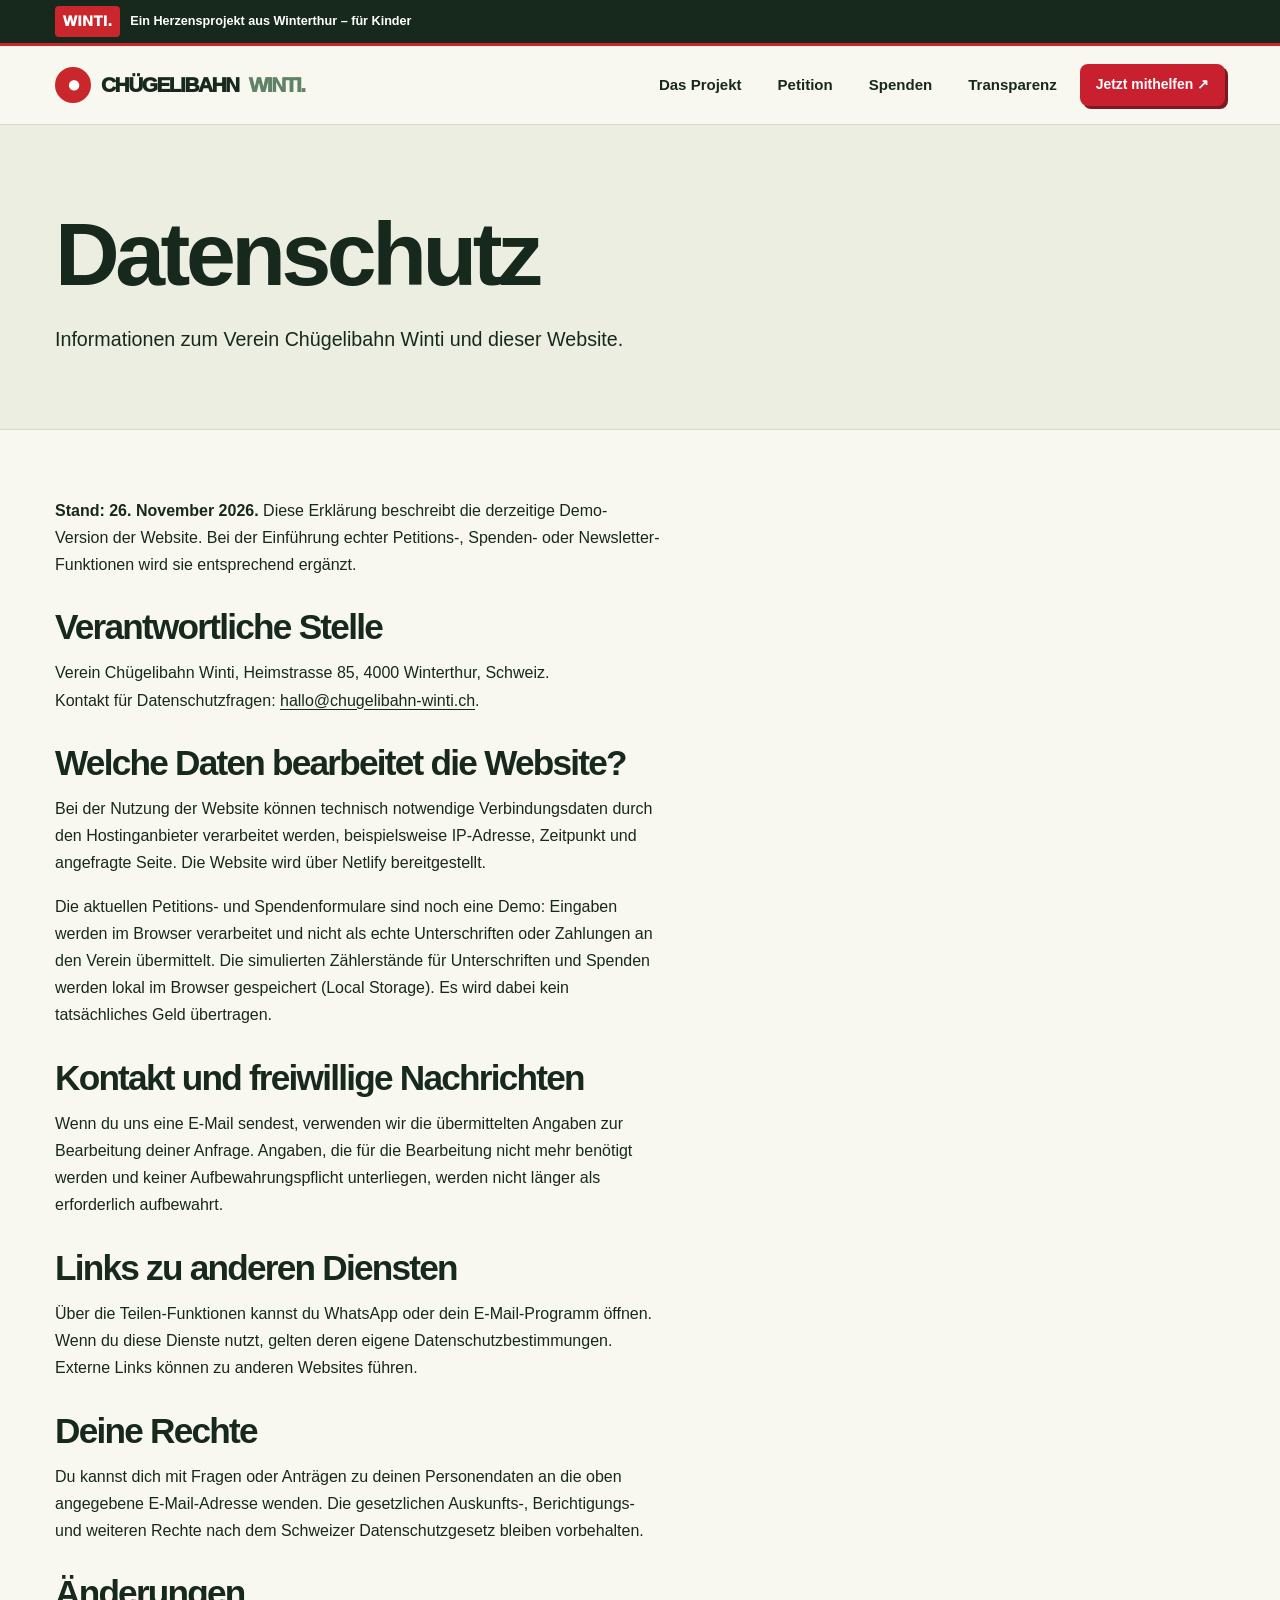
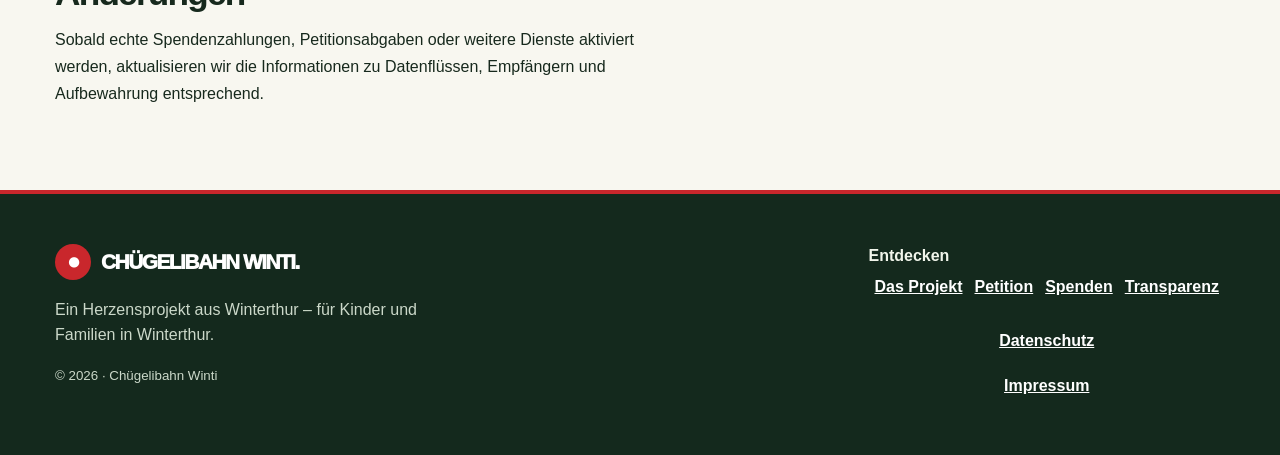
==== commit d2bc4ef4: "Kopfzeile vereinfachen" ====
--- a/datenschutz.html
+++ b/datenschutz.html
@@ -16,7 +16,7 @@
         <span class="topline-badge"
           ><strong class="community-wordmark">WINTI.</strong> Ein Herzensprojekt aus Winterthur –
           für Kinder</span
-        ><span>Unabhängig · Lokal · Gemeinsam</span>
+        >
       </div>
     </div>
     <header class="nav">
@@ -46,7 +46,7 @@
           <div class="shell legal-content">
             <p><strong>Stand: 26. November 2026.</strong> Diese Erklärung beschreibt die derzeitige Demo-Version der Website. Bei der Einführung echter Petitions-, Spenden- oder Newsletter-Funktionen wird sie entsprechend ergänzt.</p>
             <h2>Verantwortliche Stelle</h2>
-            <p>Verein Chügelibahn Winti, Sitz Winterthur, Schweiz.<br />Kontakt für Datenschutzfragen: <a href="mailto:hallo@chugelibahn-winti.ch">hallo@chugelibahn-winti.ch</a>.</p>
+            <p>Verein Chügelibahn Winti, Heimstrasse 85, 4000 Winterthur, Schweiz.<br />Kontakt für Datenschutzfragen: <a href="mailto:hallo@chugelibahn-winti.ch">hallo@chugelibahn-winti.ch</a>.</p>
             <h2>Welche Daten bearbeitet die Website?</h2>
             <p>Bei der Nutzung der Website können technisch notwendige Verbindungsdaten durch den Hostinganbieter verarbeitet werden, beispielsweise IP-Adresse, Zeitpunkt und angefragte Seite. Die Website wird über Netlify bereitgestellt.</p>
             <p>Die aktuellen Petitions- und Spendenformulare sind noch eine Demo: Eingaben werden im Browser verarbeitet und nicht als echte Unterschriften oder Zahlungen an den Verein übermittelt. Die simulierten Zählerstände für Unterschriften und Spenden werden lokal im Browser gespeichert (Local Storage). Es wird dabei kein tatsächliches Geld übertragen.</p>
--- a/styles.css
+++ b/styles.css
@@ -2146,3 +2146,30 @@
   padding: 11px 18px;
   font-size: .9rem;
 }
+
+/* Imprint and privacy pages, with accessible links throughout the site */
+.footer-legal {
+  display: flex;
+  flex-direction: column;
+  gap: 8px;
+  margin-top: 18px;
+}
+.legal-content {
+  max-width: 850px;
+}
+.legal-content h2 {
+  font-size: clamp(1.45rem, 2.8vw, 2.2rem);
+  margin: 30px 0 14px;
+}
+.legal-content h2:first-child {
+  margin-top: 0;
+}
+.legal-content p {
+  line-height: 1.7;
+}
+.legal-content a {
+  text-decoration: underline;
+  text-underline-offset: 3px;
+}
+/* The horizontal rolling ball is intentionally hidden on narrow phone layouts,
+   where milestones are stacked vertically. */
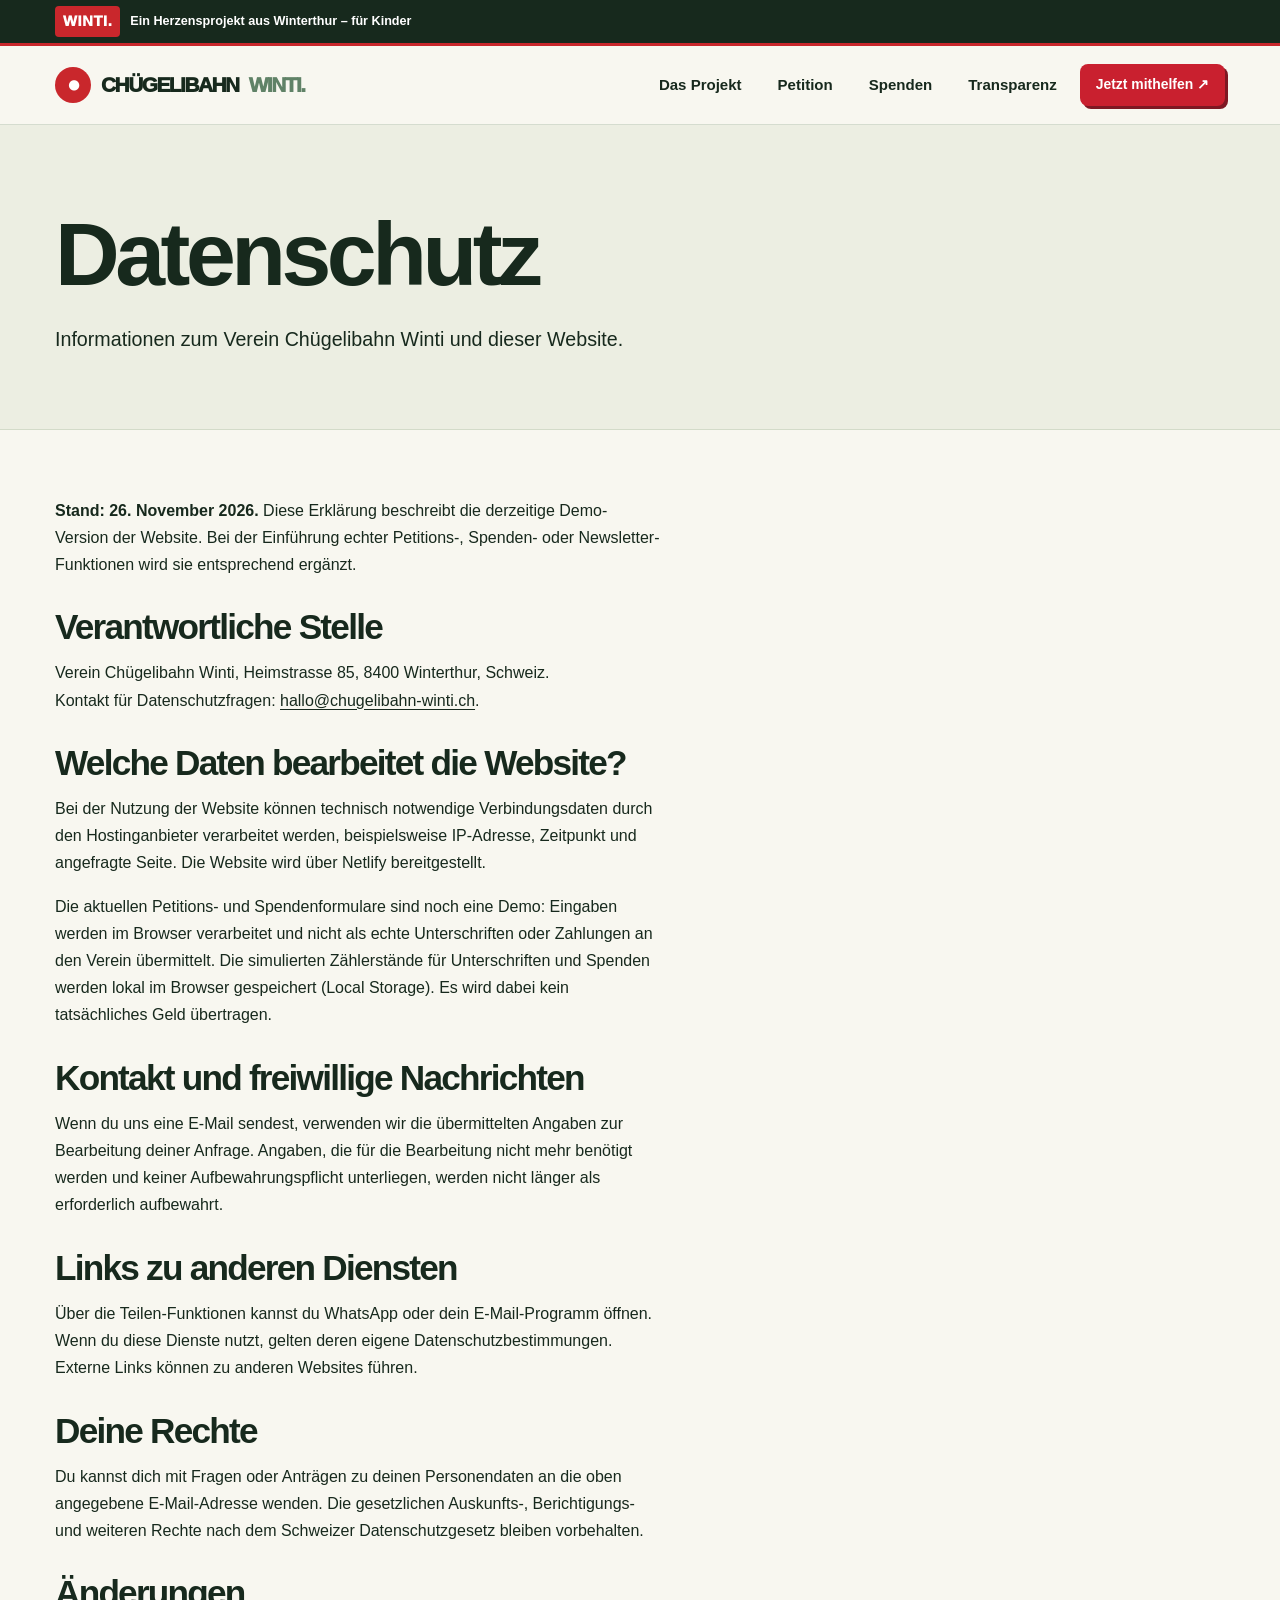
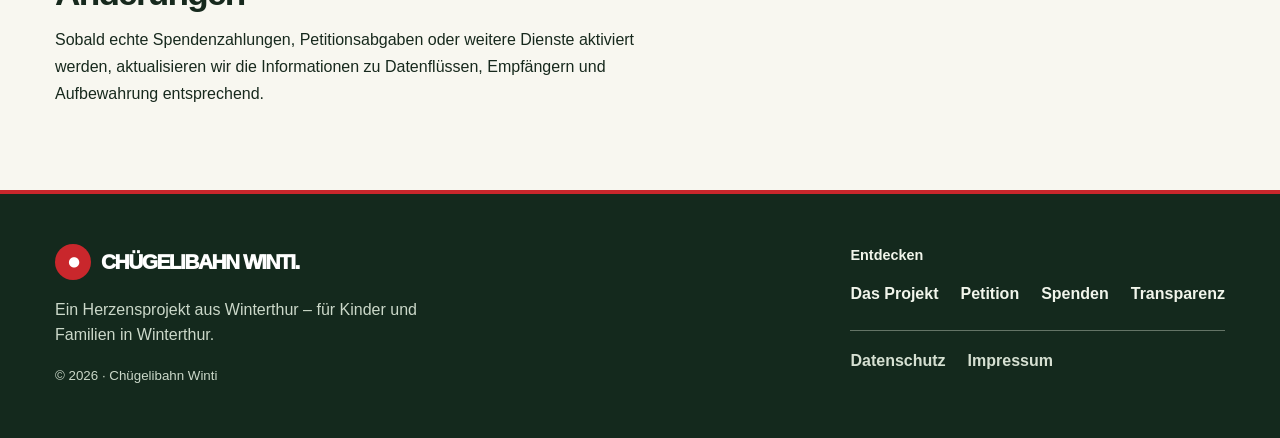
==== commit fece2119: "Winterthur Postleitzahl 8400 korrigieren" ====
--- a/datenschutz.html
+++ b/datenschutz.html
@@ -46,7 +46,7 @@
           <div class="shell legal-content">
             <p><strong>Stand: 26. November 2026.</strong> Diese Erklärung beschreibt die derzeitige Demo-Version der Website. Bei der Einführung echter Petitions-, Spenden- oder Newsletter-Funktionen wird sie entsprechend ergänzt.</p>
             <h2>Verantwortliche Stelle</h2>
-            <p>Verein Chügelibahn Winti, Heimstrasse 85, 4000 Winterthur, Schweiz.<br />Kontakt für Datenschutzfragen: <a href="mailto:hallo@chugelibahn-winti.ch">hallo@chugelibahn-winti.ch</a>.</p>
+            <p>Verein Chügelibahn Winti, Heimstrasse 85, 8400 Winterthur, Schweiz.<br />Kontakt für Datenschutzfragen: <a href="mailto:hallo@chugelibahn-winti.ch">hallo@chugelibahn-winti.ch</a>.</p>
             <h2>Welche Daten bearbeitet die Website?</h2>
             <p>Bei der Nutzung der Website können technisch notwendige Verbindungsdaten durch den Hostinganbieter verarbeitet werden, beispielsweise IP-Adresse, Zeitpunkt und angefragte Seite. Die Website wird über Netlify bereitgestellt.</p>
             <p>Die aktuellen Petitions- und Spendenformulare sind noch eine Demo: Eingaben werden im Browser verarbeitet und nicht als echte Unterschriften oder Zahlungen an den Verein übermittelt. Die simulierten Zählerstände für Unterschriften und Spenden werden lokal im Browser gespeichert (Local Storage). Es wird dabei kein tatsächliches Geld übertragen.</p>
--- a/styles.css
+++ b/styles.css
@@ -2173,3 +2173,192 @@
 }
 /* The horizontal rolling ball is intentionally hidden on narrow phone layouts,
    where milestones are stacked vertically. */
+
+
+/* 2026-11: Footer remains compact and deliberately left-aligned. */
+.footer-grid {
+  display: grid;
+  grid-template-columns: minmax(0, 1.2fr) minmax(280px, 1fr);
+  align-items: start;
+  gap: clamp(28px, 7vw, 100px);
+}
+.footer-grid > div { min-width: 0; }
+.footer-grid > div:nth-child(2) { justify-self: end; }
+.footer-grid > div:nth-child(2) > strong {
+  display: block;
+  font-size: .9rem;
+  margin-bottom: 16px;
+}
+.footer-grid > div:nth-child(2) > div:not(.footer-legal) {
+  display: flex;
+  flex-wrap: wrap;
+  justify-content: flex-start;
+  gap: 12px 22px;
+}
+.footer .footer-grid a:not(.logo) {
+  display: inline-block;
+  padding: 0;
+  text-decoration: none;
+  color: #f1f5eb;
+  font-weight: 650;
+  line-height: 1.5;
+}
+.footer .footer-grid a:not(.logo):hover,
+.footer .footer-grid a:not(.logo):focus-visible {
+  text-decoration: underline;
+  text-underline-offset: 4px;
+}
+.footer .footer-legal {
+  display: flex;
+  flex-flow: row wrap;
+  gap: 14px 22px;
+  margin-top: 24px;
+  padding-top: 18px;
+  border-top: 1px solid #647466;
+}
+.footer .footer-legal a { color: #d6e0d2 !important; }
+
+/* Petition: non-overlapping hero and wide editorial content. */
+#petition .petition-hero-grid {
+  grid-template-columns: minmax(0, .96fr) minmax(0, 1.04fr);
+  gap: clamp(32px, 5vw, 80px);
+  align-items: start;
+}
+#petition .petition-hero-grid > div { min-width: 0; }
+#petition .petition-head h1 {
+  font-size: clamp(2.55rem, 4.2vw, 4.6rem);
+  overflow-wrap: break-word;
+}
+#petition .petition-head .form-card {
+  min-width: 0;
+  width: 100%;
+  max-width: 100%;
+}
+#petition .petition-head .two-fields { min-width: 0; }
+#petition .petition-head .field { min-width: 0; }
+#petition .petition-head .field input { width: 100%; min-width: 0; box-sizing: border-box; }
+#petition .petition-info-grid { max-width: none; }
+#petition .petition-benefits { padding-top: clamp(48px, 6vw, 75px); }
+#petition .petition-intro { max-width: 760px; font-size: 1.1rem; margin-bottom: 26px; }
+#petition .petition-benefit-grid {
+  display: grid;
+  grid-template-columns: repeat(3, minmax(0, 1fr));
+  gap: 18px;
+  margin: 28px 0 14px;
+}
+#petition .petition-benefit {
+  background: #fff;
+  border: 1px solid var(--border);
+  border-radius: 14px;
+  padding: clamp(20px, 2.5vw, 30px);
+  min-width: 0;
+}
+#petition .petition-benefit > span {
+  font-size: .86rem;
+  font-weight: 900;
+  color: var(--green);
+}
+#petition .petition-benefit h3 { margin: 12px 0; font-size: 1.35rem; }
+#petition .petition-benefit p { margin: 0; }
+#petition .petition-reference {
+  margin: 10px 0 clamp(38px, 5vw, 68px);
+  font-size: .86rem;
+  color: var(--muted);
+}
+#petition .petition-next-grid {
+  display: grid;
+  grid-template-columns: minmax(0, 1fr) minmax(0, .9fr);
+  gap: clamp(25px, 5vw, 70px);
+  align-items: start;
+}
+#petition .petition-next-grid > * { min-width: 0; }
+#petition .petition-followup {
+  background: #ebf0e6;
+  border: 1px solid var(--border);
+  border-radius: 16px;
+  padding: clamp(20px, 3vw, 35px);
+}
+#petition .petition-followup-label {
+  font-size: .84rem;
+  font-weight: 900;
+  color: var(--green);
+  text-transform: uppercase;
+  letter-spacing: .06em;
+}
+#petition .petition-followup h3 { margin: 12px 0 17px; font-size: clamp(1.4rem,2vw,2rem); }
+#petition .petition-followup .progress-wrap {
+  margin: 20px 0;
+  padding: 20px;
+  background: #fff;
+}
+#petition .petition-followup .progress-head { gap: 14px; flex-wrap: wrap; }
+
+/* Donation project details: a true two-column, full-width layout. */
+#spenden .donation-use-header {
+  display: flex;
+  justify-content: space-between;
+  gap: 24px;
+  align-items: center;
+  margin-bottom: 22px;
+}
+#spenden .donation-use-header h2 { margin-bottom: 0; }
+#spenden .donation-use-layout {
+  display: grid;
+  grid-template-columns: minmax(0, 1.06fr) minmax(0, .94fr);
+  gap: clamp(30px, 5vw, 80px);
+  align-items: start;
+}
+#spenden .donation-use-layout > * { min-width: 0; }
+#spenden .donation-use-layout p { line-height: 1.65; }
+#spenden .donation-progress { margin: 0 0 26px; }
+#spenden .donation-progress .progress-head { gap: 15px; flex-wrap: wrap; }
+#spenden .donation-progress .smallprint { margin-top: 12px; }
+#spenden .donation-place {
+  margin: 0;
+  background: #ebf0e6;
+  overflow: hidden;
+  border-radius: 16px;
+  border: 1px solid var(--border);
+}
+#spenden .donation-place img {
+  display: block;
+  width: 100%;
+  height: clamp(250px, 33vw, 440px);
+  object-fit: cover;
+}
+#spenden .donation-place figcaption {
+  padding: 18px 22px 22px;
+  line-height: 1.6;
+}
+#spenden .inline-image {
+  display: grid;
+  grid-template-columns: minmax(0, .85fr) minmax(0, 1.15fr);
+  gap: clamp(20px,4vw,55px);
+  align-items: center;
+}
+#spenden .inline-image img {
+  width: 100%;
+  max-height: none;
+  aspect-ratio: 3/2;
+  object-fit: cover;
+}
+#spenden .inline-image > div { max-width: 600px; }
+
+@media (max-width: 920px) {
+  #petition .petition-hero-grid,
+  #petition .petition-next-grid,
+  #spenden .donation-use-layout { grid-template-columns: 1fr; }
+  #petition .petition-hero-grid { gap: 30px; }
+  #petition .petition-benefit-grid { grid-template-columns: repeat(2,minmax(0,1fr)); }
+  #spenden .donation-use-header { align-items: flex-start; flex-direction: column; }
+  #spenden .donation-place img { height: 330px; }
+}
+@media (max-width: 680px) {
+  .footer-grid { grid-template-columns: 1fr; gap: 32px; }
+  .footer-grid > div:nth-child(2) { justify-self: start; }
+  .footer .footer-legal { margin-top: 18px; }
+  #petition .petition-benefit-grid,
+  #spenden .inline-image { grid-template-columns: 1fr; }
+  #spenden .donation-place img { height: 240px; }
+  #spenden .donation-use-header .btn { max-width: 100%; }
+}
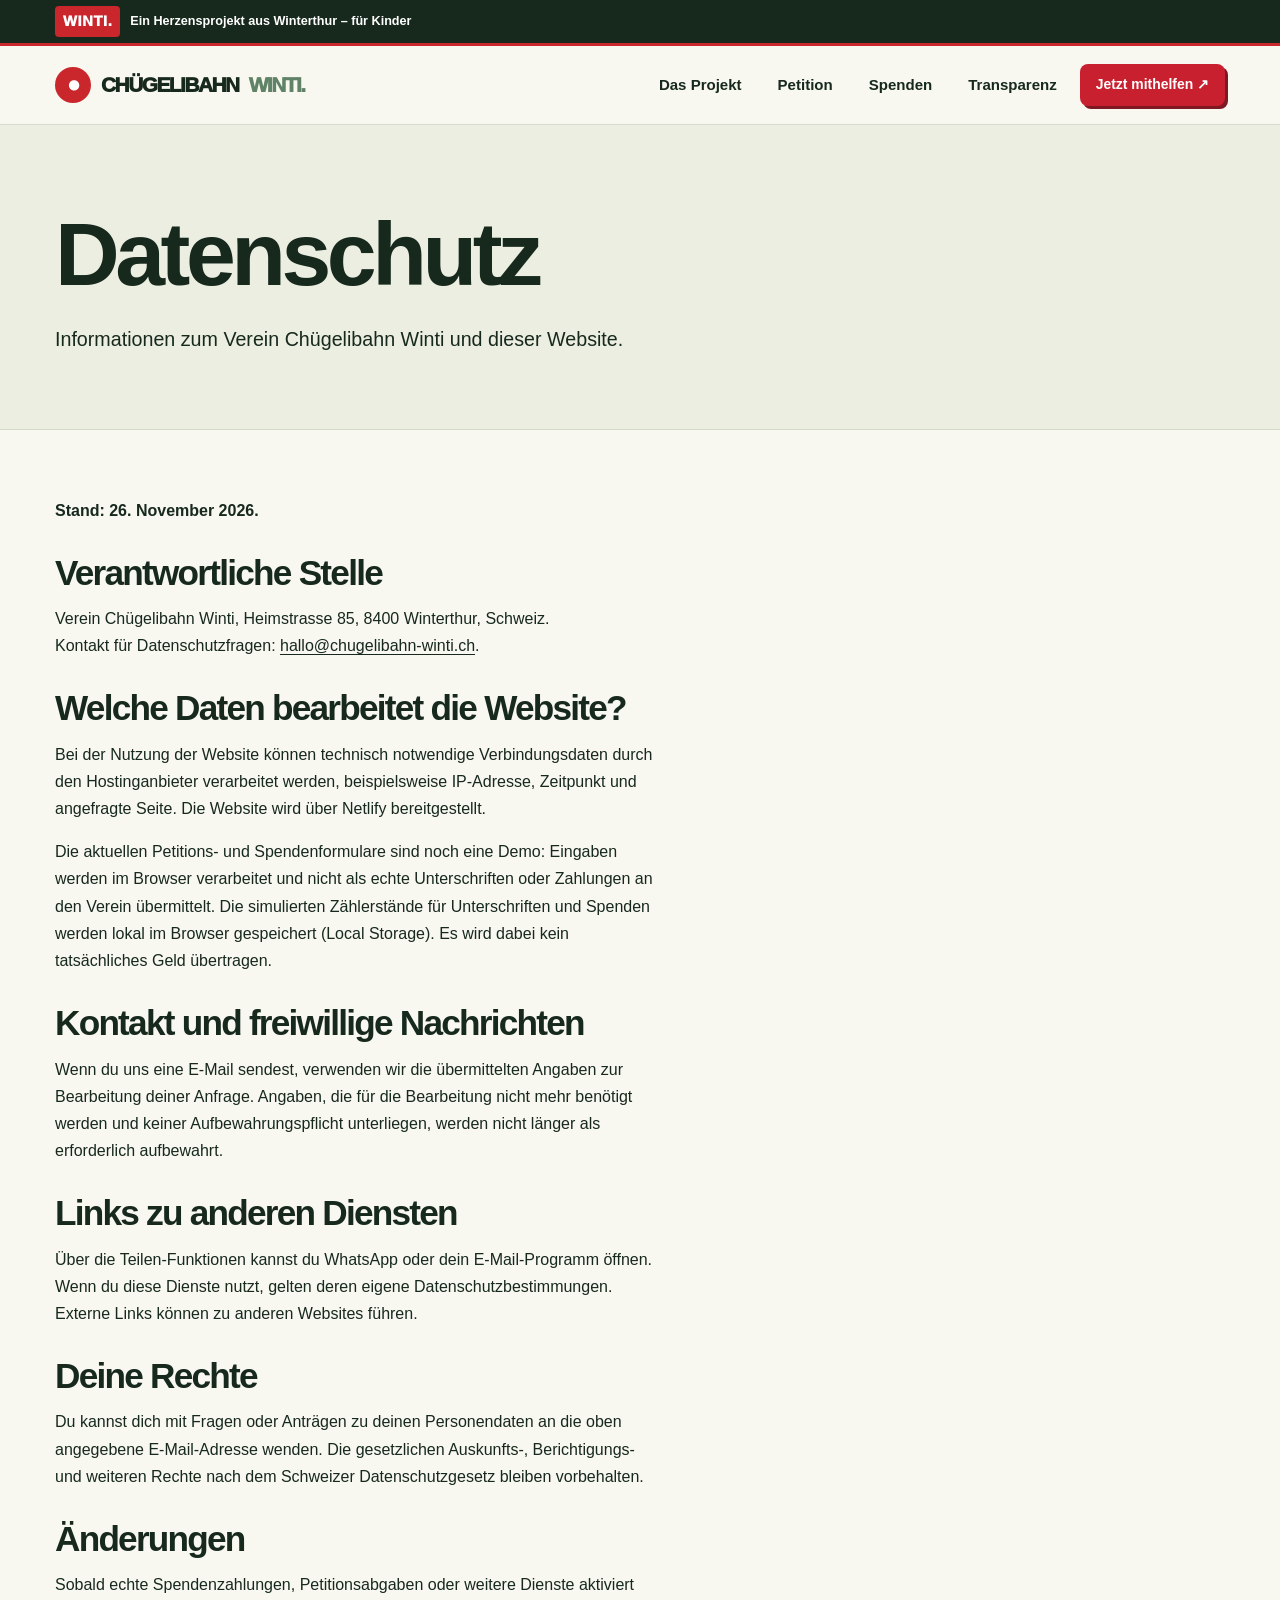
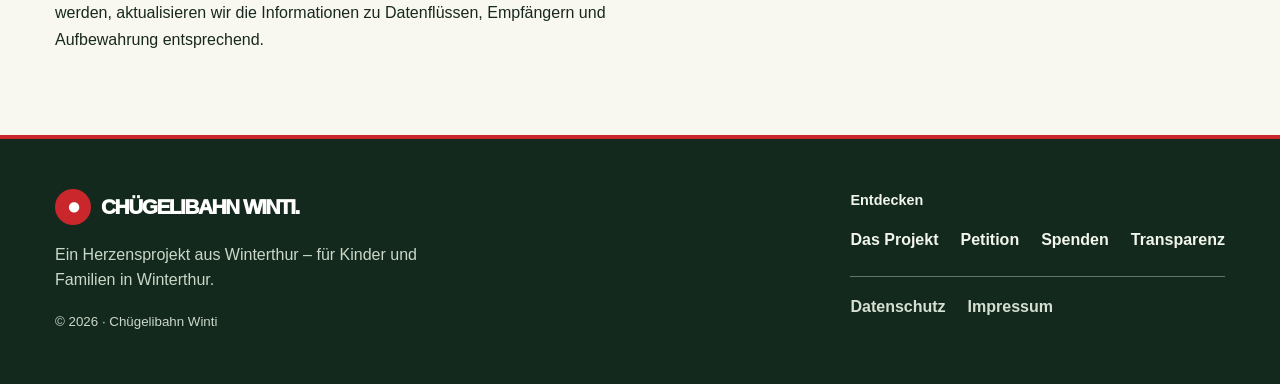
==== commit 6a30b07d: "Datenschutz: einleitenden Hinweis zur Demo-Version entfernen" ====
--- a/datenschutz.html
+++ b/datenschutz.html
@@ -44,7 +44,7 @@
         </div>
         <section class="section">
           <div class="shell legal-content">
-            <p><strong>Stand: 26. November 2026.</strong> Diese Erklärung beschreibt die derzeitige Demo-Version der Website. Bei der Einführung echter Petitions-, Spenden- oder Newsletter-Funktionen wird sie entsprechend ergänzt.</p>
+            <p><strong>Stand: 26. November 2026.</strong></p>
             <h2>Verantwortliche Stelle</h2>
             <p>Verein Chügelibahn Winti, Heimstrasse 85, 8400 Winterthur, Schweiz.<br />Kontakt für Datenschutzfragen: <a href="mailto:hallo@chugelibahn-winti.ch">hallo@chugelibahn-winti.ch</a>.</p>
             <h2>Welche Daten bearbeitet die Website?</h2>
--- a/styles.css
+++ b/styles.css
@@ -2362,3 +2362,42 @@
   #spenden .donation-place img { height: 240px; }
   #spenden .donation-use-header .btn { max-width: 100%; }
 }
+
+
+/* Compact transparency budget across the available desktop width. */
+#transparenz .budget-heading {
+  display: block;
+  margin-top: 44px;
+  margin-bottom: 12px;
+}
+#transparenz .budget-heading h2 { max-width: none; }
+#transparenz .compact-budget-intro {
+  margin: 0 0 24px;
+  max-width: 850px;
+  color: var(--muted);
+}
+#transparenz .budget-table { width: 100%; max-width: none; }
+#transparenz .budget-table table { width: 100%; }
+#transparenz .benefits-section .card {
+  padding-top: 25px;
+}
+#transparenz .benefits-section .card h3 { margin-top: 0; }
+/* The donation page mirrors the petition progress UI. 
+   An unknown total is never displayed as CHF 0 or as an invented figure. */
+#spenden .donation-progress .progress {
+  margin: 12px 0 14px;
+  height: 11px;
+  border-radius: 999px;
+}
+#spenden .donation-progress .progress .donation-unverified-progress {
+  display: block;
+  width: 0%;
+  height: 100%;
+}
+#spenden .donation-progress-current { font-size: clamp(1.6rem, 2.3vw, 2.25rem); }
+#petition .petition-benefit > span { display: none; }
+#petition .petition-benefit h3 { margin-top: 0; }
+#spenden .donation-faq,
+#petition .petition-faq { padding-top: clamp(44px,5vw,65px); }
+#spenden .donation-faq .faq,
+#petition .petition-faq .faq { max-width: 100%; }
